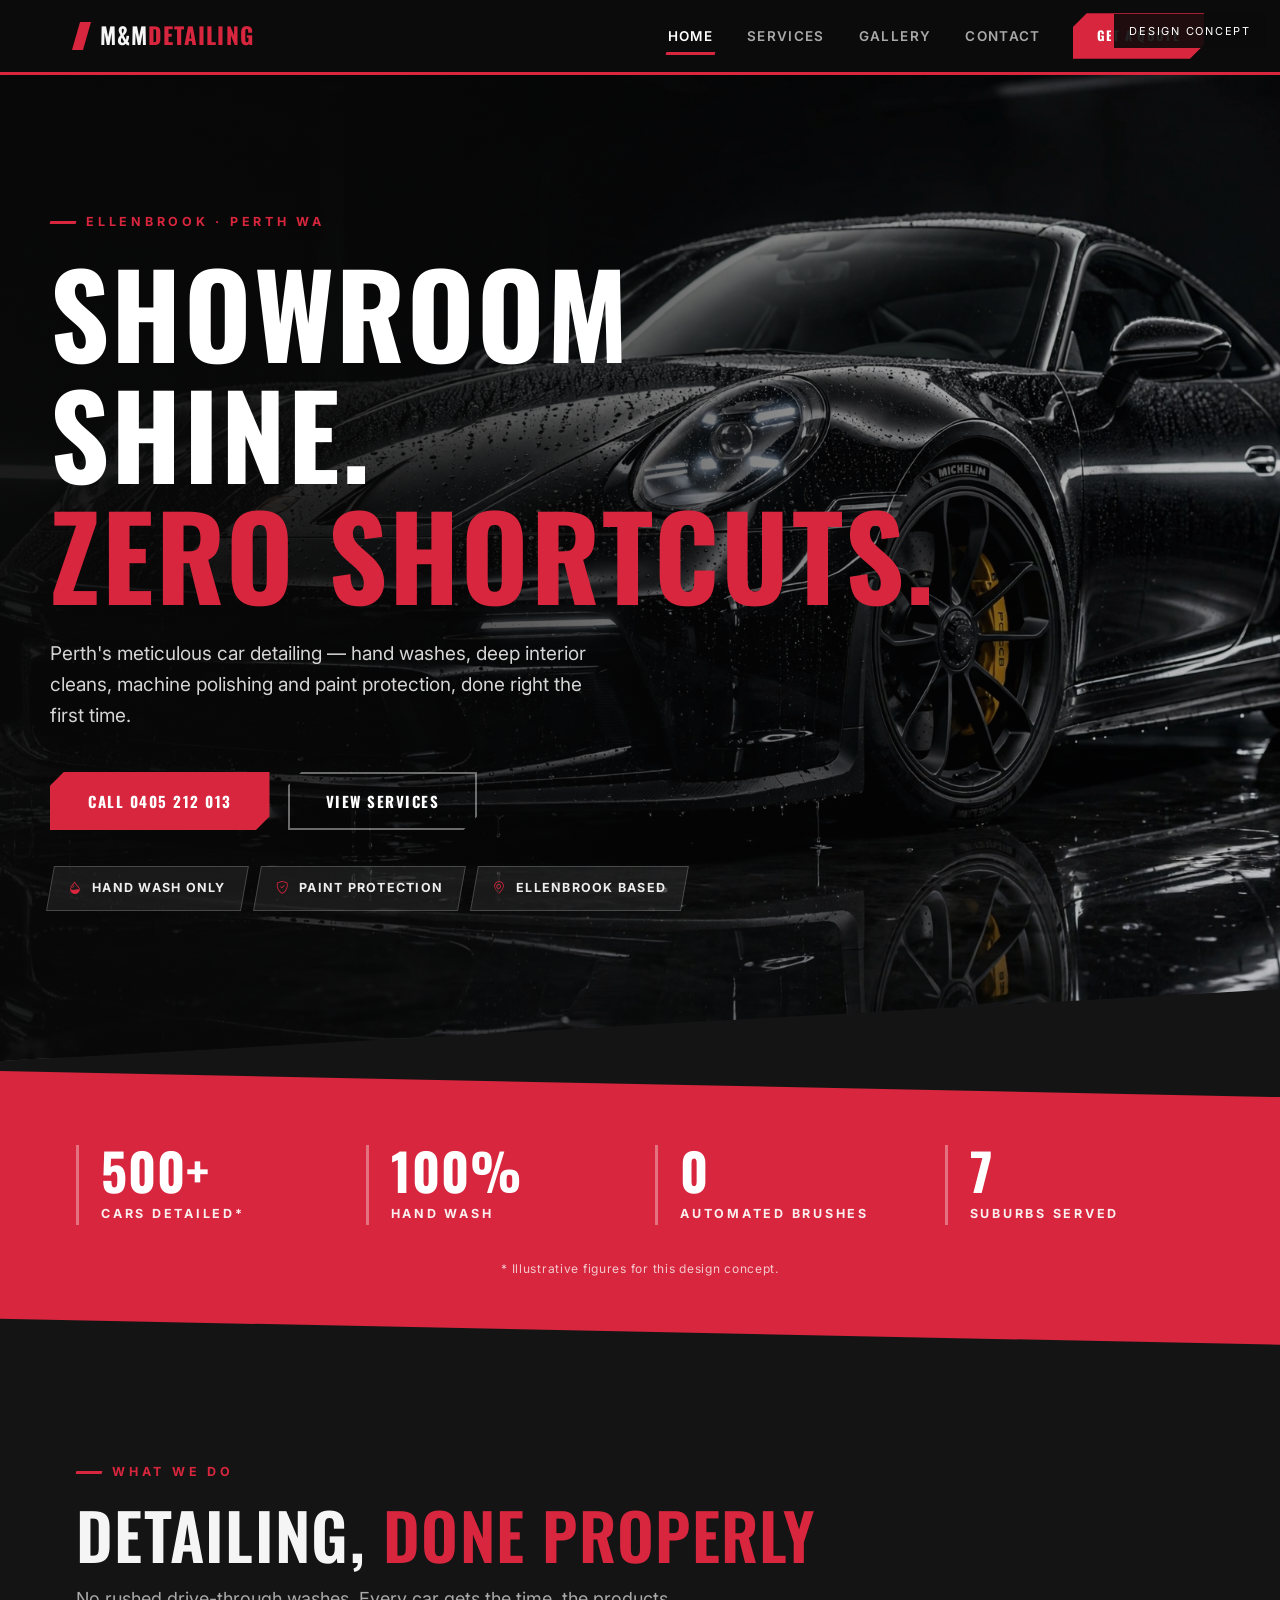
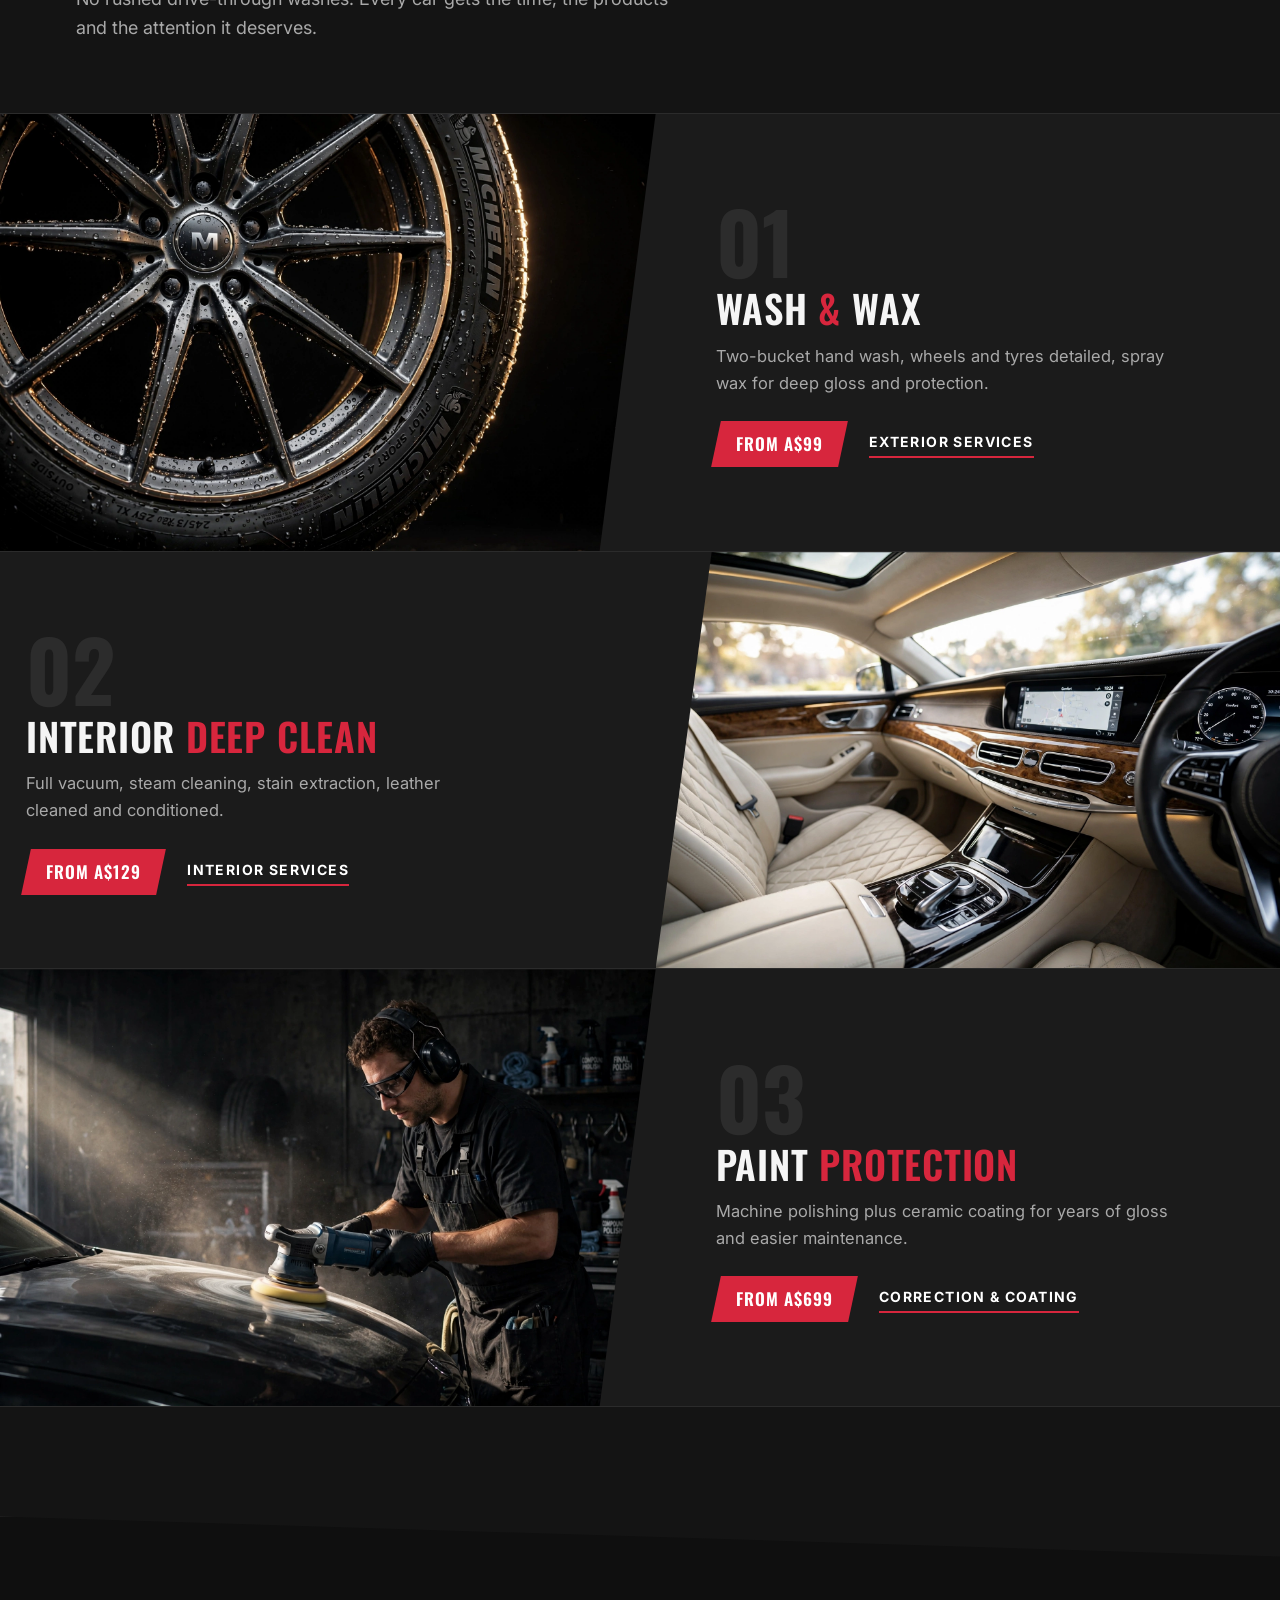
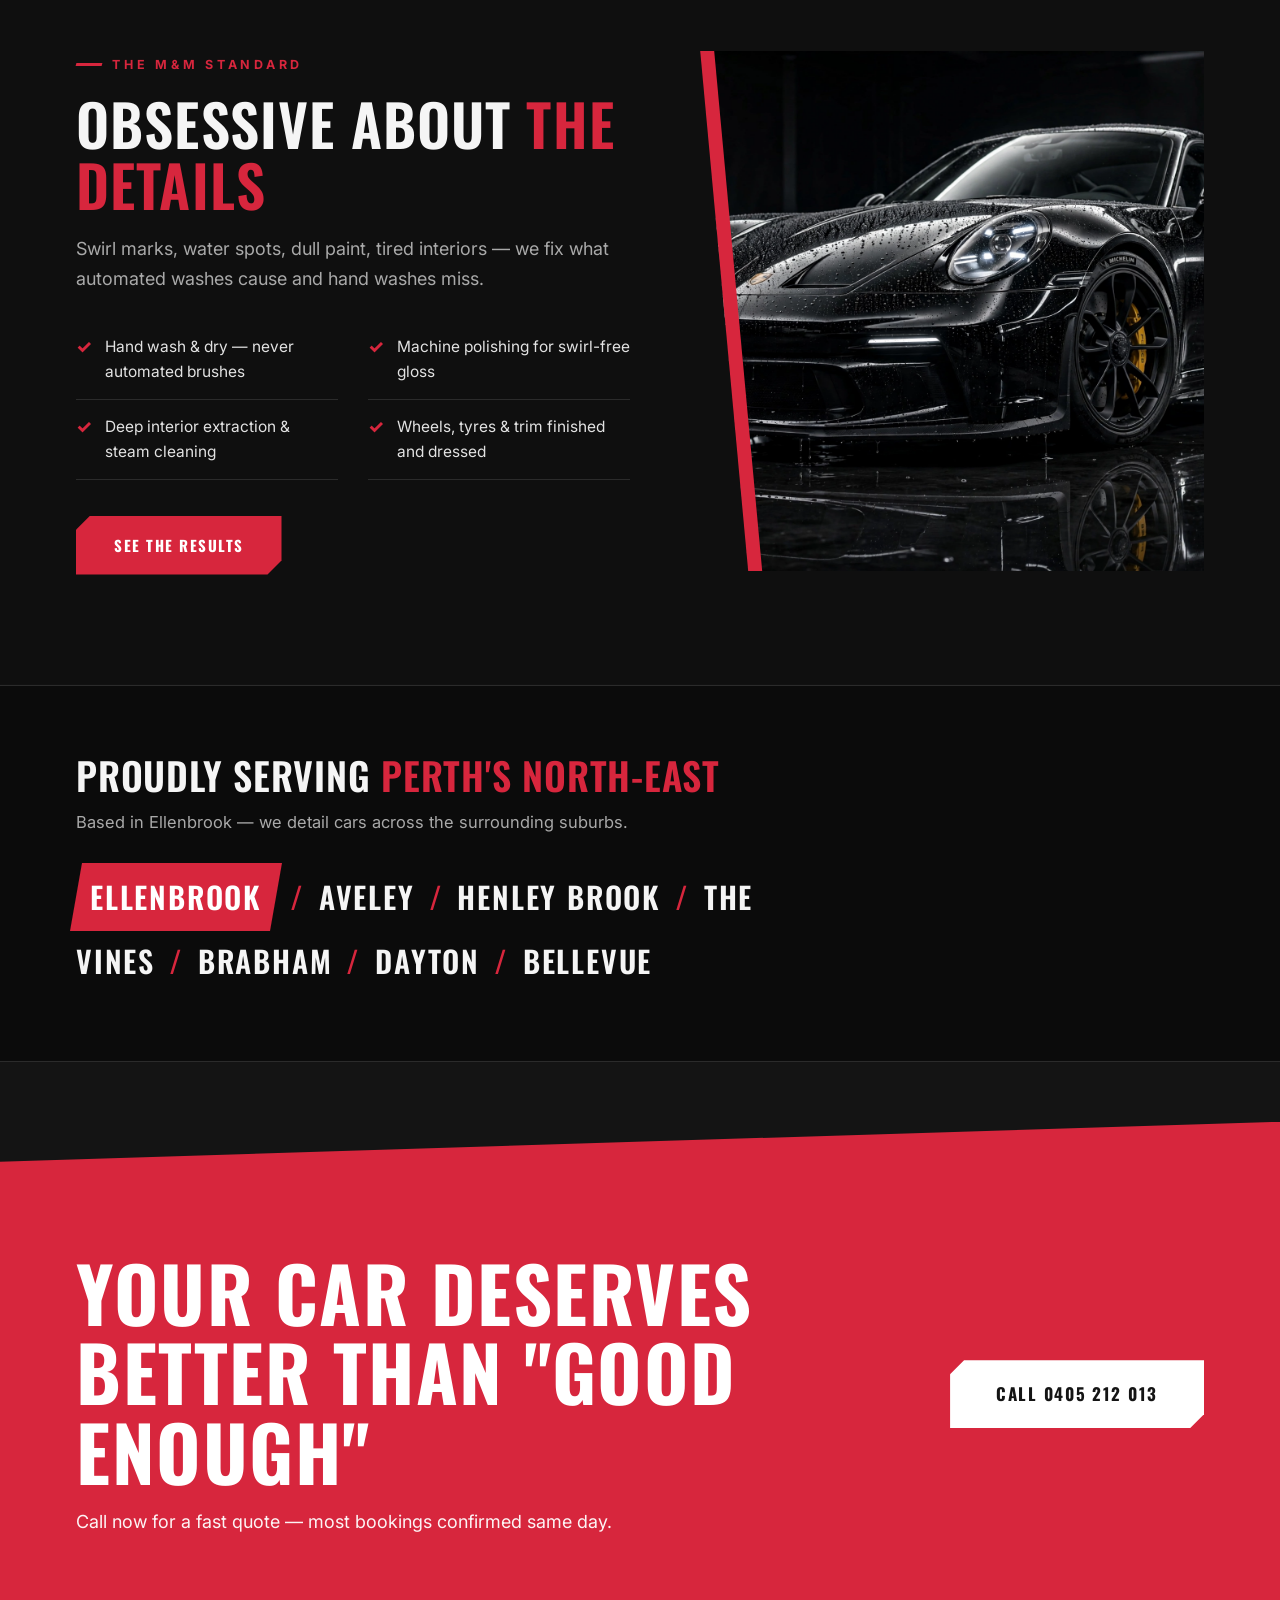
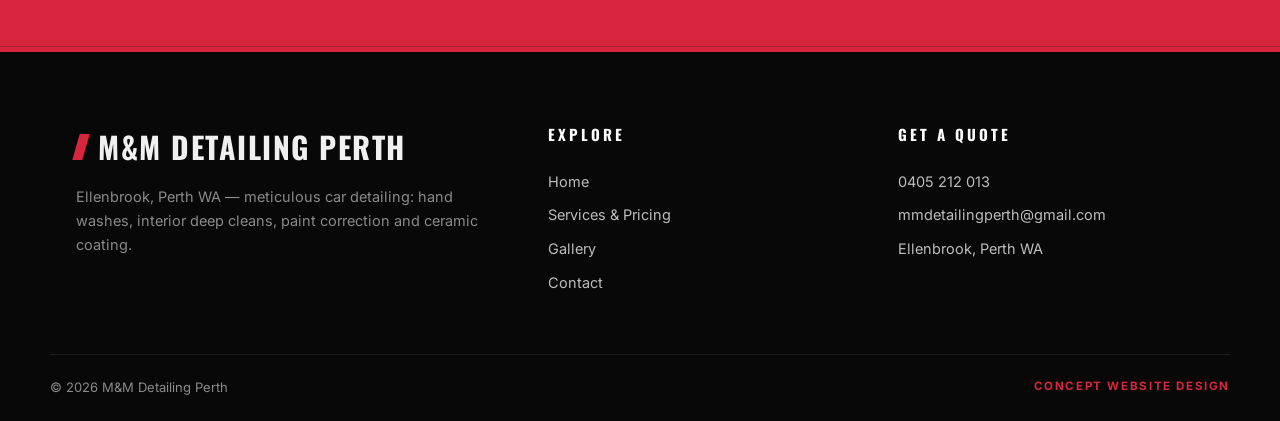
==== index.html @ 1bc37802 "Demo website concept for M&M Detailing Perth (Ellenbrook, WA)" ====
<!DOCTYPE html>
<html lang="en">
<head>
<meta charset="UTF-8">
<meta name="viewport" content="width=device-width, initial-scale=1.0">
<title>M&amp;M Detailing Perth — Car Detailing in Ellenbrook, WA</title>
<meta name="description" content="M&M Detailing Perth — professional car detailing in Ellenbrook, WA. Exterior wash & wax, interior deep cleans, full details and paint protection. Call 0405 212 013.">
<link rel="preconnect" href="https://fonts.googleapis.com">
<link rel="preconnect" href="https://fonts.gstatic.com" crossorigin>
<link href="https://fonts.googleapis.com/css2?family=Oswald:wght@500;600;700&family=Inter:wght@400;500;600;700&display=swap" rel="stylesheet">
<link rel="stylesheet" href="https://cdn.jsdelivr.net/npm/bootstrap-icons@1.11.3/font/bootstrap-icons.min.css">
<link rel="stylesheet" href="styles.css">
</head>
<body>
<div class="concept">Design concept</div>

<header class="site">
  <div class="wrap nav">
    <a class="brand" href="index.html">M&amp;M <em>Detailing</em></a>
    <nav class="nav-links" id="site-nav">
      <a class="page active" href="index.html">Home</a>
      <a class="page" href="services.html">Services</a>
      <a class="page" href="gallery.html">Gallery</a>
      <a class="page" href="contact.html">Contact</a>
      <a class="btn small" href="tel:+61405212013">Get a Quote</a>
    </nav>
    <button class="nav-toggle" type="button" aria-label="Open menu" aria-expanded="false" aria-controls="site-nav"><i class="bi bi-list"></i></button>
  </div>
</header>

<section class="hero">
  <img src="images/hero.webp" alt="Glossy black car after a professional detail by M&M Detailing Perth">
  <div class="wrap hero-inner">
    <span class="kicker">Ellenbrook · Perth WA</span>
    <h1>Showroom shine.<br><span class="accent">Zero shortcuts.</span></h1>
    <p>Perth's meticulous car detailing — hand washes, deep interior cleans, machine polishing and paint protection, done right the first time.</p>
    <div class="hero-cta">
      <a class="btn" href="tel:+61405212013">Call 0405 212 013</a>
      <a class="btn ghost" href="services.html">View Services</a>
    </div>
    <div class="badges">
      <span class="badge"><i class="bi bi-droplet-half"></i><span>Hand wash only</span></span>
      <span class="badge"><i class="bi bi-shield-check"></i><span>Paint protection</span></span>
      <span class="badge"><i class="bi bi-geo-alt"></i><span>Ellenbrook based</span></span>
    </div>
  </div>
</section>

<div class="stats">
  <div class="wrap">
    <div class="stat"><div class="n">500+</div><div class="l">Cars detailed*</div></div>
    <div class="stat"><div class="n">100%</div><div class="l">Hand wash</div></div>
    <div class="stat"><div class="n">0</div><div class="l">Automated brushes</div></div>
    <div class="stat"><div class="n">7</div><div class="l">Suburbs served</div></div>
  </div>
  <div class="stats-note">* Illustrative figures for this design concept.</div>
</div>

<section class="sec">
  <div class="rows-head">
    <span class="kicker">What we do</span>
    <h2>Detailing, <span class="accent">done properly</span></h2>
    <p>No rushed drive-through washes. Every car gets the time, the products and the attention it deserves.</p>
  </div>

  <div class="srow">
    <div class="rimg"><img src="images/wheel.webp" alt="Alloy wheel detailed by M&M Detailing Perth"></div>
    <div class="rbody">
      <div class="num">01</div>
      <h3>Wash <span class="accent">&amp;</span> Wax</h3>
      <p>Two-bucket hand wash, wheels and tyres detailed, spray wax for deep gloss and protection.</p>
      <div class="rowfoot"><span class="tag"><span>from A$99</span></span><a class="rowlink" href="services.html">Exterior services</a></div>
    </div>
  </div>

  <div class="srow flip">
    <div class="rimg"><img src="images/interior.webp" alt="Interior deep cleaned by M&M Detailing Perth"></div>
    <div class="rbody">
      <div class="num">02</div>
      <h3>Interior <span class="accent">Deep Clean</span></h3>
      <p>Full vacuum, steam cleaning, stain extraction, leather cleaned and conditioned.</p>
      <div class="rowfoot"><span class="tag"><span>from A$129</span></span><a class="rowlink" href="services.html">Interior services</a></div>
    </div>
  </div>

  <div class="srow">
    <div class="rimg"><img src="images/polishing.webp" alt="Machine polishing at M&M Detailing Perth"></div>
    <div class="rbody">
      <div class="num">03</div>
      <h3>Paint <span class="accent">Protection</span></h3>
      <p>Machine polishing plus ceramic coating for years of gloss and easier maintenance.</p>
      <div class="rowfoot"><span class="tag"><span>from A$699</span></span><a class="rowlink" href="services.html">Correction &amp; coating</a></div>
    </div>
  </div>
</section>

<section class="standard">
  <div class="wrap">
    <div>
      <span class="kicker">The M&amp;M standard</span>
      <h2>Obsessive about <span class="accent">the details</span></h2>
      <p class="lede">Swirl marks, water spots, dull paint, tired interiors — we fix what automated washes cause and hand washes miss.</p>
      <ul class="checklist">
        <li><span class="tick">✓</span> Hand wash &amp; dry — never automated brushes</li>
        <li><span class="tick">✓</span> Machine polishing for swirl-free gloss</li>
        <li><span class="tick">✓</span> Deep interior extraction &amp; steam cleaning</li>
        <li><span class="tick">✓</span> Wheels, tyres &amp; trim finished and dressed</li>
      </ul>
      <a class="btn" href="gallery.html">See the results</a>
    </div>
    <div class="std-frame"><img src="images/hero.webp" alt="Glossy detailed car by M&M Detailing Perth"></div>
  </div>
</section>

<section class="area">
  <div class="wrap">
    <h2>Proudly serving <span class="accent">Perth's north-east</span></h2>
    <p>Based in Ellenbrook — we detail cars across the surrounding suburbs.</p>
    <div class="suburbs">
      <span class="hot"><span>Ellenbrook</span></span><span class="sep">/</span>Aveley<span class="sep">/</span>Henley Brook<span class="sep">/</span>The Vines<span class="sep">/</span>Brabham<span class="sep">/</span>Dayton<span class="sep">/</span>Bellevue
    </div>
  </div>
</section>

<section class="cta">
  <div class="wrap">
    <div>
      <h2>Your car deserves better than "good enough"</h2>
      <p>Call now for a fast quote — most bookings confirmed same day.</p>
    </div>
    <a class="btn light" href="tel:+61405212013">Call 0405 212 013</a>
  </div>
</section>

<footer class="site">
  <div class="wrap foot-grid">
    <div>
      <div class="fbrand">M&amp;M Detailing Perth</div>
      <p>Ellenbrook, Perth WA — meticulous car detailing: hand washes, interior deep cleans, paint correction and ceramic coating.</p>
    </div>
    <div>
      <h4>Explore</h4>
      <a href="index.html">Home</a>
      <a href="services.html">Services &amp; Pricing</a>
      <a href="gallery.html">Gallery</a>
      <a href="contact.html">Contact</a>
    </div>
    <div class="foot-contact">
      <h4>Get a quote</h4>
      <a href="tel:+61405212013">0405 212 013</a>
      <a href="mailto:mmdetailingperth@gmail.com">mmdetailingperth@gmail.com</a>
      <a href="https://www.google.com/maps/search/?api=1&query=M%26M+Detailing+Perth+Ellenbrook+WA" target="_blank" rel="noopener">Ellenbrook, Perth WA</a>
    </div>
  </div>
  <div class="wrap foot-bottom">
    <span>© 2026 M&amp;M Detailing Perth</span>
    <span class="red">Concept website design</span>
  </div>
</footer>
<script>
(function(){
  var btn=document.querySelector('.nav-toggle');
  var nav=document.querySelector('nav.nav-links');
  if(!btn||!nav){return}
  btn.addEventListener('click',function(){
    var open=nav.classList.toggle('open');
    btn.setAttribute('aria-expanded',open?'true':'false');
    btn.setAttribute('aria-label',open?'Close menu':'Open menu');
    var icon=btn.querySelector('i');
    if(icon){icon.classList.toggle('bi-list',!open);icon.classList.toggle('bi-x',open)}
  });
})();
</script>
</body>
</html>
---- styles.css ----
/* M&M Detailing Perth — BOLD ANGULAR redesign
   Automotive lane: charcoal #141414 + red #D7263D + white | Oswald (condensed, uppercase) + Inter
   Deliberately unlike the salon-ambience template: diagonal clip-path dividers,
   cut-corner buttons, angled stat band, horizontal service rows, industrial footer. */
:root{
  --bg:#141414;
  --bg2:#0F0F0F;
  --panel:#1B1B1B;
  --ink:#F5F5F5;
  --muted:#A9A9A9;
  --red:#D7263D;
  --red-deep:#9E1626;
  --line:#2B2B2B;
  --steel:#232323;
  --font-display:'Oswald',Arial,sans-serif;
  --font-body:'Inter',system-ui,-apple-system,sans-serif;
}
*{margin:0;padding:0;box-sizing:border-box}
html{scroll-behavior:smooth}
body{font-family:var(--font-body);background:var(--bg);color:var(--ink);
  font-size:16.5px;line-height:1.65;-webkit-font-smoothing:antialiased;overflow-x:hidden}
h1,h2,h3{font-family:var(--font-display);font-weight:600;line-height:1.05;
  letter-spacing:.02em;text-transform:uppercase}
a{color:inherit}
img{display:block;max-width:100%}
.wrap{max-width:1180px;margin:0 auto;padding:0 26px}

/* concept badge */
.concept{position:fixed;top:14px;right:14px;z-index:200;background:rgba(10,10,10,.9);color:#fff;
  font-size:11px;letter-spacing:.16em;text-transform:uppercase;padding:8px 15px;
  border-left:3px solid var(--red)}

/* ---------- header ---------- */
header.site{position:sticky;top:0;z-index:100;background:rgba(12,12,12,.96);
  backdrop-filter:blur(12px);border-bottom:3px solid var(--red)}
.nav{display:flex;align-items:center;justify-content:space-between;height:72px}
.brand{font-family:var(--font-display);font-size:23px;font-weight:700;text-decoration:none;
  letter-spacing:.05em;text-transform:uppercase;display:flex;align-items:center}
.brand::before{content:"";width:11px;height:28px;background:var(--red);
  transform:skewX(-16deg);margin-right:13px;flex:none}
.brand em{font-style:normal;color:var(--red)}
.nav-links{display:flex;gap:30px;align-items:center}
.nav-links a.page{text-decoration:none;font-size:13.5px;font-weight:600;letter-spacing:.1em;
  text-transform:uppercase;color:var(--muted);padding:6px 2px;position:relative}
.nav-links a.page:hover{color:#fff}
.nav-links a.page.active{color:#fff}
.nav-links a.page.active::after{content:"";position:absolute;left:0;right:0;bottom:-2px;
  height:3px;background:var(--red);transform:skewX(-16deg)}

/* ---------- buttons: cut corners, zero radius ---------- */
.btn{display:inline-block;background:var(--red);color:#fff;text-decoration:none;font-weight:700;
  font-size:15px;letter-spacing:.1em;text-transform:uppercase;font-family:var(--font-display);
  padding:17px 38px;border:none;cursor:pointer;
  clip-path:polygon(14px 0,100% 0,100% calc(100% - 14px),calc(100% - 14px) 100%,0 100%,0 14px);
  transition:background .2s,transform .2s}
.btn:hover{background:var(--red-deep);transform:translateY(-2px)}
.btn.light{background:#fff;color:#141414}
.btn.light:hover{background:#dcdcdc}
.btn.small{padding:12px 24px;font-size:13px}
.btn.ghost{background:transparent;color:#fff;box-shadow:inset 0 0 0 2px rgba(255,255,255,.4)}
.btn.ghost:hover{background:rgba(255,255,255,.08);box-shadow:inset 0 0 0 2px #fff}

/* ---------- type helpers ---------- */
.kicker{display:inline-flex;align-items:center;gap:10px;font-size:12.5px;font-weight:700;
  letter-spacing:.3em;text-transform:uppercase;color:var(--red);margin-bottom:18px}
.kicker::before{content:"";width:26px;height:3px;background:var(--red);transform:skewX(-16deg)}
.sec{padding:110px 0;position:relative}

/* ---------- HERO: full viewport, diagonal divider ---------- */
.hero{position:relative;min-height:100vh;min-height:100svh;display:flex;align-items:center;
  color:#fff;overflow:hidden;
  clip-path:polygon(0 0,100% 0,100% calc(100% - 72px),0 100%)}
.hero>img{position:absolute;inset:0;width:100%;height:100%;object-fit:cover}
.hero::after{content:"";position:absolute;inset:0;
  background:linear-gradient(100deg,rgba(8,8,8,.92) 20%,rgba(8,8,8,.45) 60%,rgba(8,8,8,.15) 100%)}
.hero-inner{position:relative;z-index:2;padding:130px 0 150px;width:100%}
.hero h1{font-size:clamp(56px,9vw,124px);max-width:900px;margin-bottom:24px;font-weight:700}
.hero h1 .accent{color:var(--red)}
.hero p{font-size:19px;max-width:560px;color:#D5D5D5;margin-bottom:40px}
.hero-cta{display:flex;gap:18px;flex-wrap:wrap}
.badges{margin-top:36px;display:flex;gap:12px;flex-wrap:wrap}
.badge{display:inline-flex;align-items:center;gap:9px;font-size:12.5px;font-weight:700;
  letter-spacing:.1em;text-transform:uppercase;color:#EDEDED;
  background:rgba(255,255,255,.07);border:1px solid rgba(255,255,255,.2);
  padding:11px 18px;transform:skewX(-10deg)}
.badge i{color:var(--red);transform:skewX(10deg)}
.badge span{transform:skewX(10deg)}

/* ---------- STAT BAND: angled edges ---------- */
.stats{background:var(--red);color:#fff;
  clip-path:polygon(0 0,100% 26px,100% 100%,0 calc(100% - 26px));
  padding:74px 0 66px;margin:10px 0 0}
.stats .wrap{display:grid;grid-template-columns:repeat(4,1fr);gap:30px}
.stat{text-align:left;border-left:3px solid rgba(255,255,255,.35);padding-left:22px}
.stat .n{font-family:var(--font-display);font-size:clamp(38px,4vw,58px);font-weight:700;
  line-height:1;letter-spacing:.02em}
.stat .l{font-size:12.5px;font-weight:700;letter-spacing:.22em;text-transform:uppercase;
  opacity:.92;margin-top:8px}
.stats-note{text-align:center;font-size:12px;letter-spacing:.06em;opacity:.75;margin-top:34px}
@media(max-width:860px){.stats .wrap{grid-template-columns:1fr 1fr}}

/* ---------- alternating horizontal service rows ---------- */
.rows-head{max-width:1180px;margin:0 auto 70px;padding:0 26px}
.rows-head h2{font-size:clamp(38px,5vw,64px);margin-bottom:16px}
.rows-head h2 .accent{color:var(--red)}
.rows-head p{color:var(--muted);font-size:18px;max-width:620px}
.srow{display:grid;grid-template-columns:1.05fr 1fr;background:var(--panel);
  border-top:1px solid var(--line);border-bottom:1px solid var(--line)}
.srow+.srow{border-top:none}
.srow .rimg{overflow:hidden;min-height:340px;
  clip-path:polygon(0 0,100% 0,calc(100% - 56px) 100%,0 100%)}
.srow.flip .rimg{order:2;
  clip-path:polygon(56px 0,100% 0,100% 100%,0 100%)}
.srow .rimg img{width:100%;height:100%;object-fit:cover;min-height:340px;
  transition:transform .6s}
.srow:hover .rimg img{transform:scale(1.05)}
.srow .rbody{padding:64px 60px;display:flex;flex-direction:column;justify-content:center}
.srow.flip .rbody{padding-left:26px}
.srow .num{font-family:var(--font-display);font-size:84px;font-weight:700;color:#2C2C2C;
  line-height:1;margin-bottom:6px}
.srow h3{font-size:clamp(28px,3vw,40px);margin-bottom:14px}
.srow h3 .accent{color:var(--red)}
.srow p{color:var(--muted);font-size:16.5px;margin-bottom:24px;max-width:460px}
.srow .rowfoot{display:flex;align-items:center;gap:26px;flex-wrap:wrap}
.tag{display:inline-block;background:var(--red);color:#fff;font-family:var(--font-display);
  font-weight:600;font-size:17px;letter-spacing:.06em;text-transform:uppercase;
  padding:9px 20px;transform:skewX(-12deg)}
.tag span{display:inline-block;transform:skewX(12deg)}
.rowlink{font-weight:700;font-size:14px;letter-spacing:.1em;text-transform:uppercase;
  text-decoration:none;color:#fff;border-bottom:2px solid var(--red);padding-bottom:3px}
.rowlink:hover{color:var(--red)}
@media(max-width:900px){
  .srow{grid-template-columns:1fr}
  .srow .rimg,.srow.flip .rimg{clip-path:none;order:0;min-height:260px}
  .srow .rimg img{min-height:260px}
  .srow .rbody,.srow.flip .rbody{padding:44px 26px}
}

/* ---------- standard band: dark, red rule ---------- */
.standard{background:var(--bg2);border-top:1px solid var(--line);
  clip-path:polygon(0 0,100% 40px,100% 100%,0 100%);padding:130px 0 110px;margin-top:-1px}
.standard .wrap{display:grid;grid-template-columns:1.1fr 1fr;gap:70px;align-items:center}
@media(max-width:900px){.standard .wrap{grid-template-columns:1fr}}
.standard h2{font-size:clamp(36px,4.5vw,60px);margin:0 0 20px}
.standard h2 .accent{color:var(--red)}
.standard>p,.standard .lede{color:var(--muted);font-size:18px;margin-bottom:8px}
.checklist{list-style:none;margin:26px 0 36px;display:grid;grid-template-columns:1fr 1fr;
  gap:0 30px}
@media(max-width:620px){.checklist{grid-template-columns:1fr}}
.checklist li{padding:14px 0;border-bottom:1px solid var(--line);font-size:15.5px;
  display:flex;gap:13px;align-items:flex-start;color:#E2E2E2}
.checklist .tick{color:var(--red);font-weight:800;font-size:18px;line-height:1.4;flex:none}
.std-frame{position:relative}
.std-frame img{width:100%;height:520px;object-fit:cover;
  clip-path:polygon(0 0,100% 0,100% 100%,48px 100%)}
.std-frame::before{content:"";position:absolute;inset:0;background:var(--red);
  clip-path:polygon(0 0,14px 0,62px 100%,48px 100%);z-index:2}

/* ---------- service area: slash-separated line ---------- */
.area{background:#0B0B0B;border-top:1px solid var(--line);border-bottom:1px solid var(--line);
  padding:70px 0}
.area h2{font-size:clamp(26px,3vw,38px);margin-bottom:14px}
.area h2 .accent{color:var(--red)}
.area p{color:var(--muted);margin-bottom:26px}
.suburbs{font-family:var(--font-display);font-size:clamp(19px,2.6vw,30px);font-weight:600;
  letter-spacing:.06em;text-transform:uppercase;line-height:2}
.suburbs .sep{color:var(--red);margin:0 14px;font-weight:700}
.suburbs .hot{color:#fff;background:var(--red);padding:4px 14px;transform:skewX(-10deg);
  display:inline-block}
.suburbs .hot span{display:inline-block;transform:skewX(10deg)}

/* ---------- aggressive CTA: full-bleed red, angled ---------- */
.cta{background:var(--red);color:#fff;overflow:hidden;
  clip-path:polygon(0 40px,100% 0,100% 100%,0 100%);padding:130px 0 110px;margin-top:60px}
.cta .wrap{display:flex;align-items:center;justify-content:space-between;gap:50px;flex-wrap:wrap}
.cta h2{font-size:clamp(40px,6vw,76px);font-weight:700;max-width:700px}
.cta p{font-size:18px;margin-top:16px;opacity:.95;max-width:560px}
.cta .btn.light{flex:none;font-size:17px;padding:20px 46px}

/* ---------- page hero (inner pages): angled ---------- */
.page-hero{background:#0C0C0C;color:#fff;padding:110px 0 90px;position:relative;overflow:hidden;
  clip-path:polygon(0 0,100% 0,100% 100%,0 calc(100% - 44px));border-bottom:1px solid var(--line)}
.page-hero::before{content:"";position:absolute;top:-120px;right:-80px;width:480px;height:480px;
  background:var(--red);opacity:.16;transform:skewX(-18deg)}
.page-hero h1{font-size:clamp(44px,6vw,72px);margin-bottom:16px;position:relative}
.page-hero h1 .accent{color:var(--red)}
.page-hero p{color:#BDBDBD;font-size:18px;max-width:620px;position:relative}

/* ---------- services page: chapters + price rows ---------- */
.chapter{display:flex;align-items:baseline;gap:24px;margin:80px 0 10px;
  border-bottom:4px solid var(--red);padding-bottom:16px}
.chapter:first-of-type{margin-top:60px}
.chapter .num{font-family:var(--font-display);font-size:clamp(52px,6vw,84px);font-weight:700;
  color:#2B2B2B;line-height:1}
.chapter h2{font-size:clamp(30px,3.6vw,44px)}
.chapter .sub{color:var(--muted);font-size:15.5px;margin:10px 0 0}
.svc-row{display:grid;grid-template-columns:1fr auto;gap:26px;align-items:center;
  padding:24px 6px;border-bottom:1px solid var(--line)}
.svc-row:hover{background:rgba(255,255,255,.02)}
.svc-row .name{font-weight:700;font-size:18px;letter-spacing:.02em}
.svc-row .desc{color:var(--muted);font-size:15px;margin-top:4px;max-width:640px}
.fineprint{color:var(--muted);font-size:13.5px;margin:40px 0 10px;max-width:640px;
  border-left:3px solid var(--red);padding-left:18px}
.fineprint a{color:#fff;font-weight:700}
.svc-cta{margin:50px 0 20px}

/* ---------- gallery: asymmetric editorial ---------- */
.g-feature{margin:70px 0 34px;position:relative}
.g-feature img{width:100%;height:min(62vh,560px);object-fit:cover;
  clip-path:polygon(0 0,100% 0,100% 100%,0 100%)}
.g-pair{display:grid;grid-template-columns:1fr 1fr;gap:34px;margin-bottom:34px}
@media(max-width:700px){.g-pair{grid-template-columns:1fr}}
.g-pair img{width:100%;height:380px;object-fit:cover}
.g-item{position:relative}
.g-idx{position:absolute;top:0;left:0;background:var(--red);color:#fff;
  font-family:var(--font-display);font-weight:700;font-size:15px;letter-spacing:.1em;
  padding:9px 18px;transform:skewX(-10deg)}
.g-idx span{display:inline-block;transform:skewX(10deg)}
.g-cap{position:absolute;left:0;right:0;bottom:0;padding:54px 24px 20px;color:#fff;
  font-family:var(--font-display);font-size:19px;letter-spacing:.06em;text-transform:uppercase;
  background:linear-gradient(to top,rgba(6,6,6,.82),transparent)}

/* ---------- contact: industrial split ---------- */
.contact-grid{display:grid;grid-template-columns:1.15fr 1fr;gap:0;margin:70px 0 0;
  border:1px solid var(--line)}
@media(max-width:900px){.contact-grid{grid-template-columns:1fr}}
.c-main{padding:64px 56px;background:var(--panel)}
@media(max-width:620px){.c-main{padding:44px 26px}}
.c-main h2{font-size:clamp(32px,4vw,50px);margin-bottom:10px}
.c-main h2 .accent{color:var(--red)}
.c-main .sub{color:var(--muted);margin-bottom:34px;font-size:17px}
.big-phone{display:inline-block;font-family:var(--font-display);font-weight:700;
  font-size:clamp(44px,6vw,72px);color:#fff;text-decoration:none;letter-spacing:.02em;
  line-height:1.1;margin-bottom:10px}
.big-phone:hover{color:var(--red)}
.mail-link{display:inline-block;font-size:18px;font-weight:600;color:#fff;text-decoration:none;
  border-bottom:2px solid var(--red);padding-bottom:2px;margin-bottom:34px}
.mail-link:hover{color:var(--red)}
.hours{width:100%;margin-bottom:8px}
.hours div{display:flex;justify-content:space-between;gap:16px;padding:13px 0;
  border-bottom:1px solid var(--line);font-size:16px}
.hours div span:last-child{color:#fff;font-weight:600;letter-spacing:.04em}
.c-side{background:#0B0B0B;padding:64px 56px;border-left:4px solid var(--red)}
@media(max-width:900px){.c-side{border-left:none;border-top:4px solid var(--red)}}
@media(max-width:620px){.c-side{padding:44px 26px}}
.c-side h3{font-size:26px;margin-bottom:18px}
.c-side h3 i{color:var(--red);margin-right:10px}
.c-side p{color:var(--muted);font-size:16px;margin-bottom:10px}
.c-side .btn{margin-top:22px}

/* ---------- industrial footer ---------- */
footer.site{background:#080808;color:#8A8A8A;border-top:5px solid var(--red);
  padding:70px 0 0;font-size:14.5px}
.foot-grid{display:grid;grid-template-columns:1.4fr 1fr 1fr;gap:44px;padding-bottom:54px}
@media(max-width:860px){.foot-grid{grid-template-columns:1fr}}
.fbrand{font-family:var(--font-display);font-size:30px;font-weight:700;color:#F0F0F0;
  text-transform:uppercase;letter-spacing:.05em;margin-bottom:14px;display:flex;align-items:center}
.fbrand::before{content:"";width:10px;height:26px;background:var(--red);
  transform:skewX(-16deg);margin-right:12px;flex:none}
footer.site h4{font-family:var(--font-display);font-size:15px;letter-spacing:.2em;
  text-transform:uppercase;color:#fff;margin-bottom:18px}
footer.site a{color:#BDBDBD;text-decoration:none;display:block;padding:5px 0}
footer.site a:hover{color:var(--red)}
.foot-contact a{display:inline}
.foot-bottom{border-top:1px solid #1E1E1E;padding:22px 0;display:flex;
  justify-content:space-between;gap:14px;flex-wrap:wrap;font-size:13px}
.foot-bottom .red{color:var(--red);font-weight:700;letter-spacing:.14em;text-transform:uppercase;
  font-size:11.5px}

@media(max-width:760px){
  .sec{padding:80px 0}
  .hero-inner{padding:110px 0 130px}
}

/* ---------- mobile nav: hamburger + dropdown panel ---------- */
.nav-toggle{display:none}
@media(max-width:768px){
  .nav-toggle{display:inline-flex;align-items:center;justify-content:center;flex:none;
    width:48px;height:48px;font-size:26px;line-height:1;color:#fff;background:var(--red);
    border:none;cursor:pointer;padding:0;
    clip-path:polygon(10px 0,100% 0,100% calc(100% - 10px),calc(100% - 10px) 100%,0 100%,0 10px)}
  .hero{min-height:0}
  .hero-inner{padding:64px 0 84px}
  .hero h1{font-size:clamp(40px,12vw,64px);margin-bottom:18px}
  .hero p{font-size:16px;margin-bottom:28px}
  .hero-cta{gap:12px}
  .badges{margin-top:24px;gap:10px}
  .badge{padding:9px 14px;font-size:11px}
  .g-pair img{height:300px}
  .nav-links{display:none}
  .nav-links.open{display:flex;flex-direction:column;align-items:stretch;gap:0;
    position:absolute;top:100%;left:0;right:0;z-index:99;
    background:rgba(14,14,14,.98);backdrop-filter:blur(12px);
    border-top:3px solid var(--red);border-bottom:3px solid var(--red);
    padding:8px 0 14px}
  .nav-links.open a.page{display:block;min-height:48px;line-height:48px;padding:0 26px;
    color:var(--ink);border-bottom:1px solid var(--line)}
  .nav-links.open a.page:hover{color:#fff}
  .nav-links.open a.page.active{color:#fff;border-left:5px solid var(--red);padding-left:21px}
  .nav-links.open a.page.active::after{display:none}
  .nav-links.open .btn.small{align-self:stretch;text-align:center;min-height:48px;
    margin:16px 26px 4px;padding:15px 24px;font-size:15px}
  /* keep the fixed "concept" badge from sitting over the toggle */
  .concept{top:auto;bottom:14px;right:14px;z-index:60}
  .std-frame img{height:320px}
}
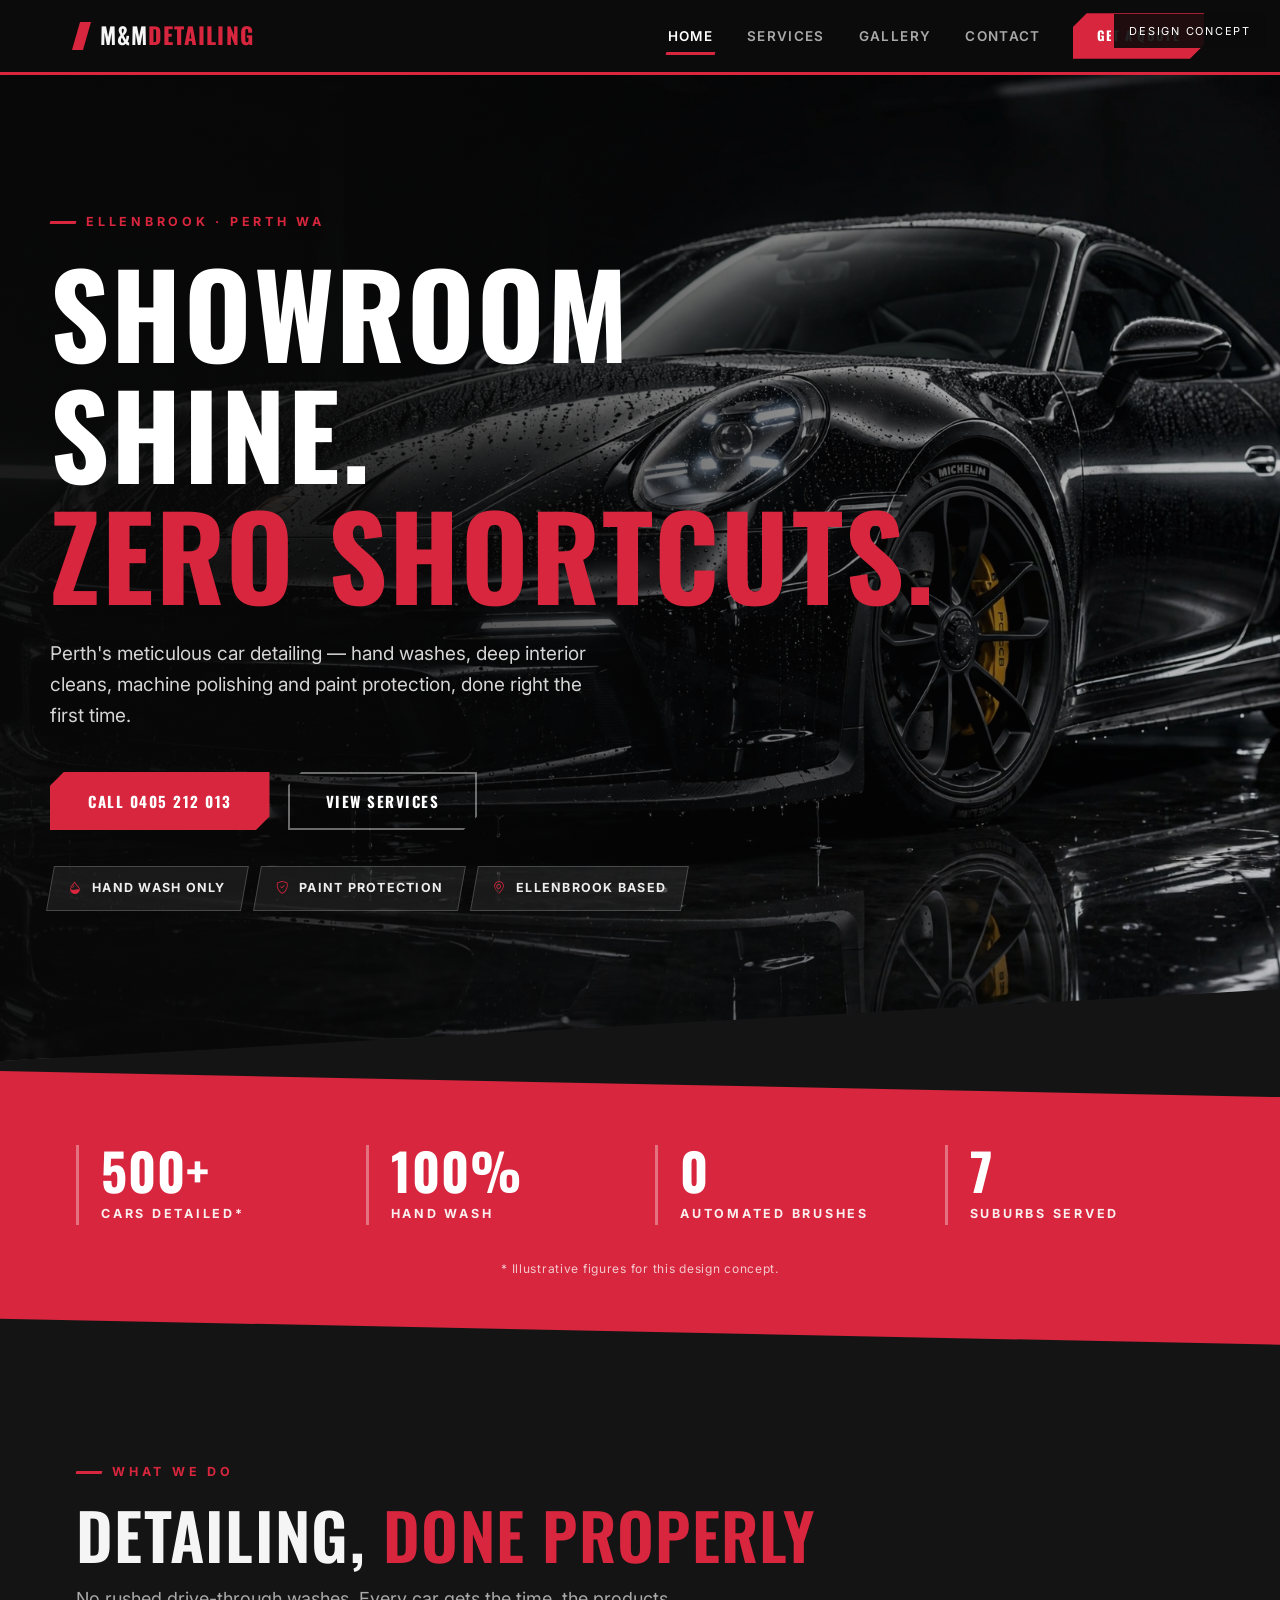
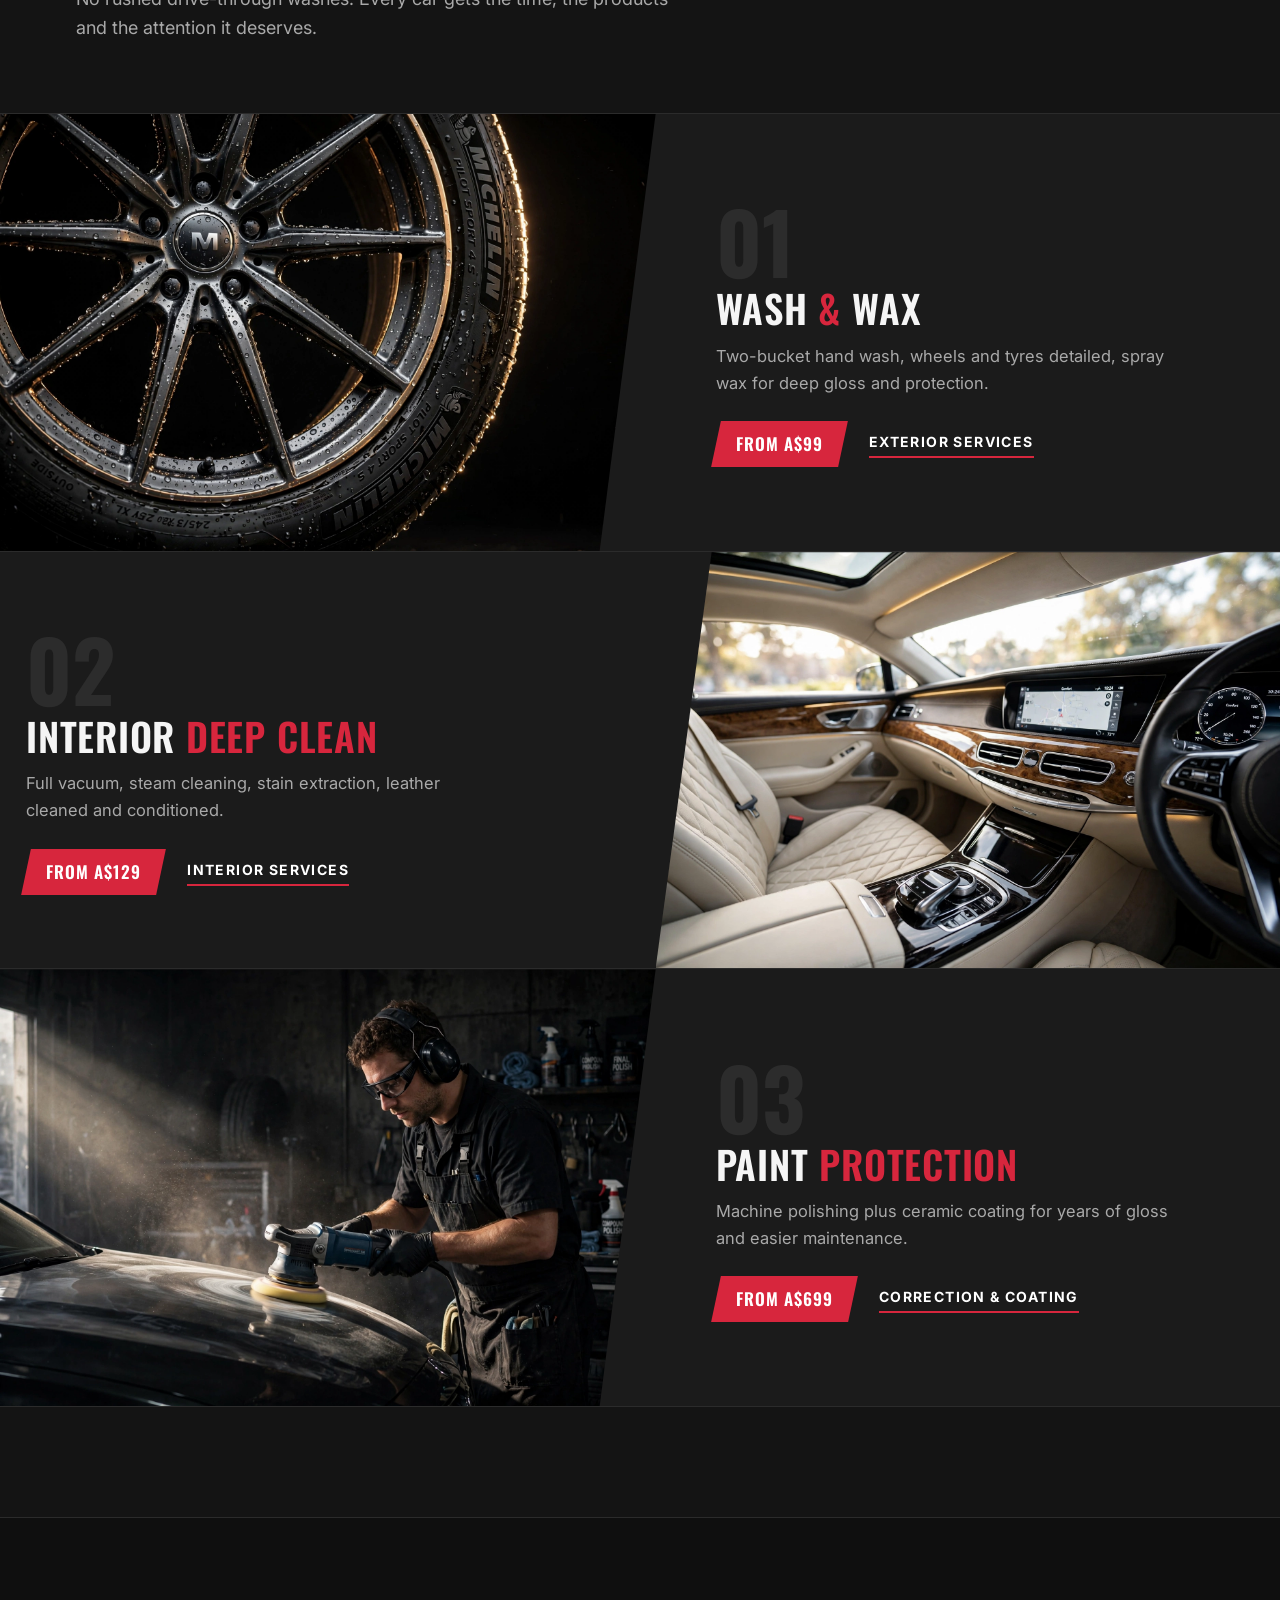
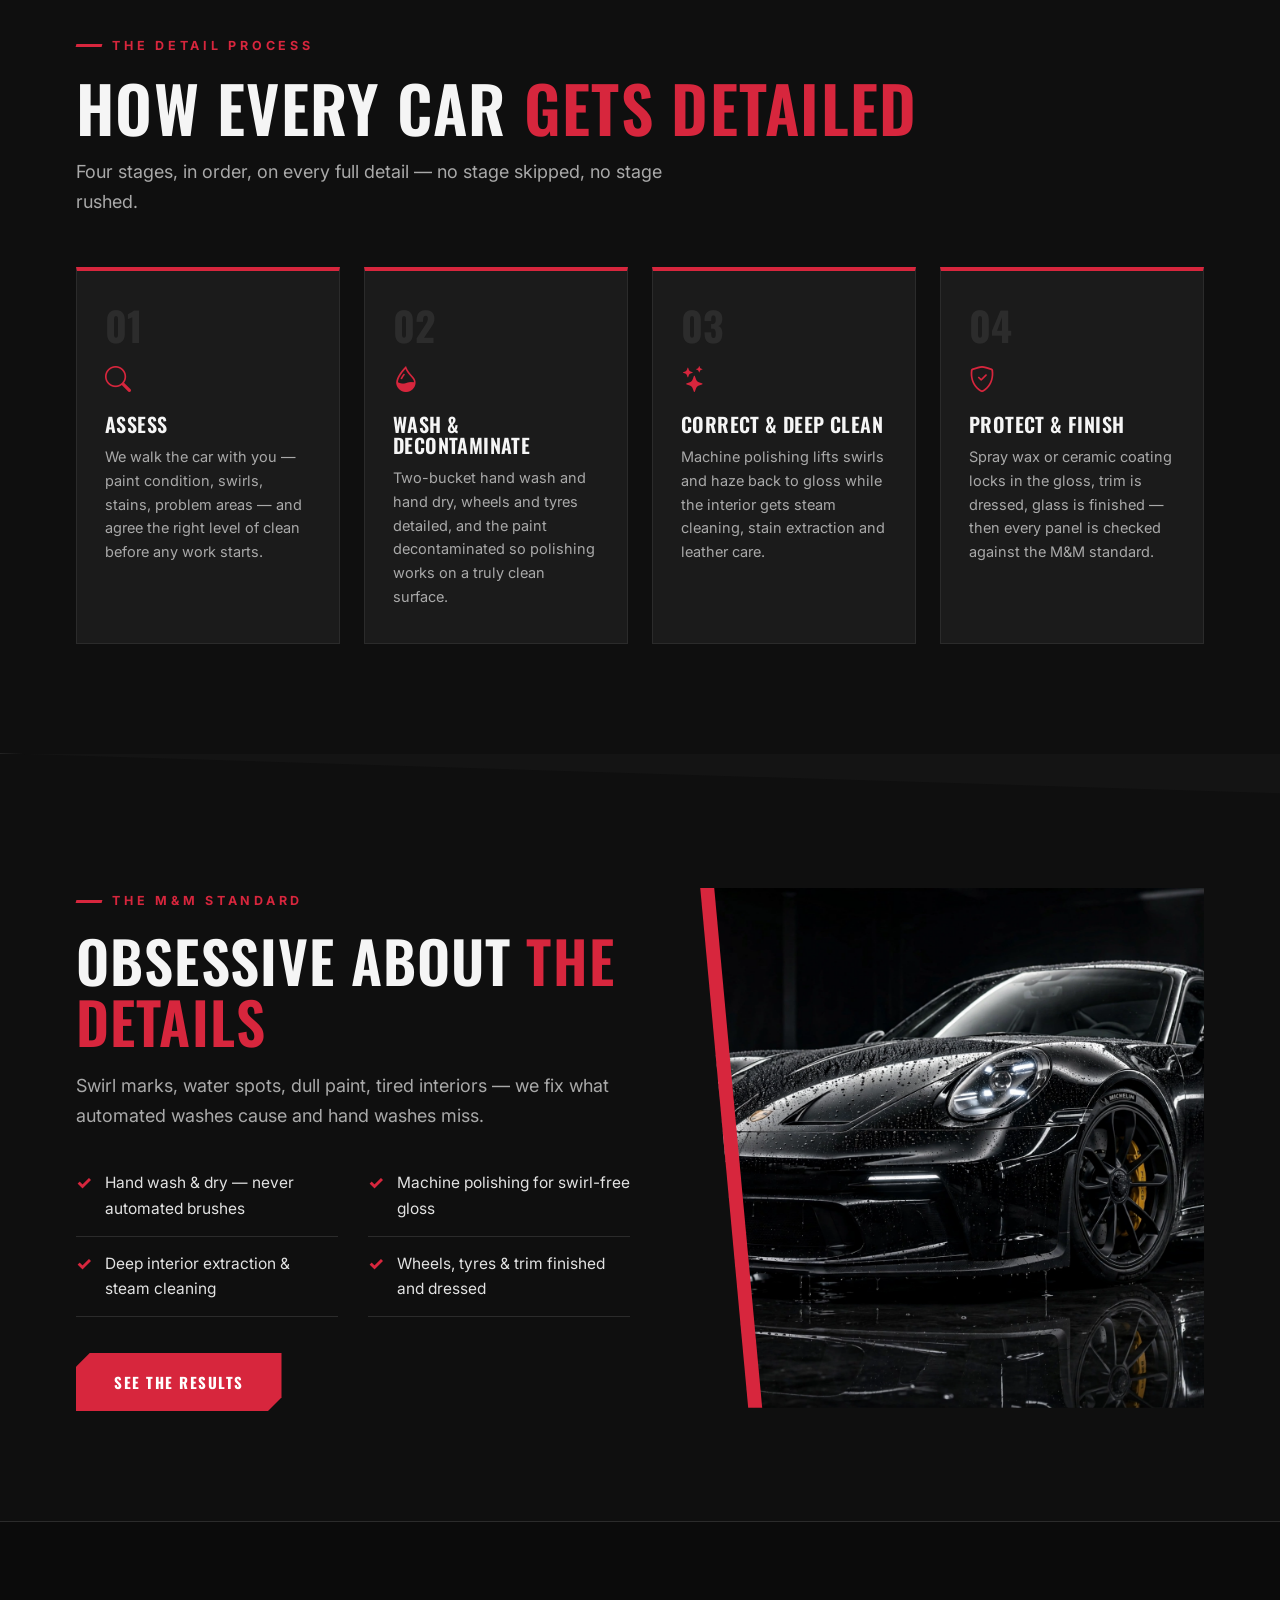
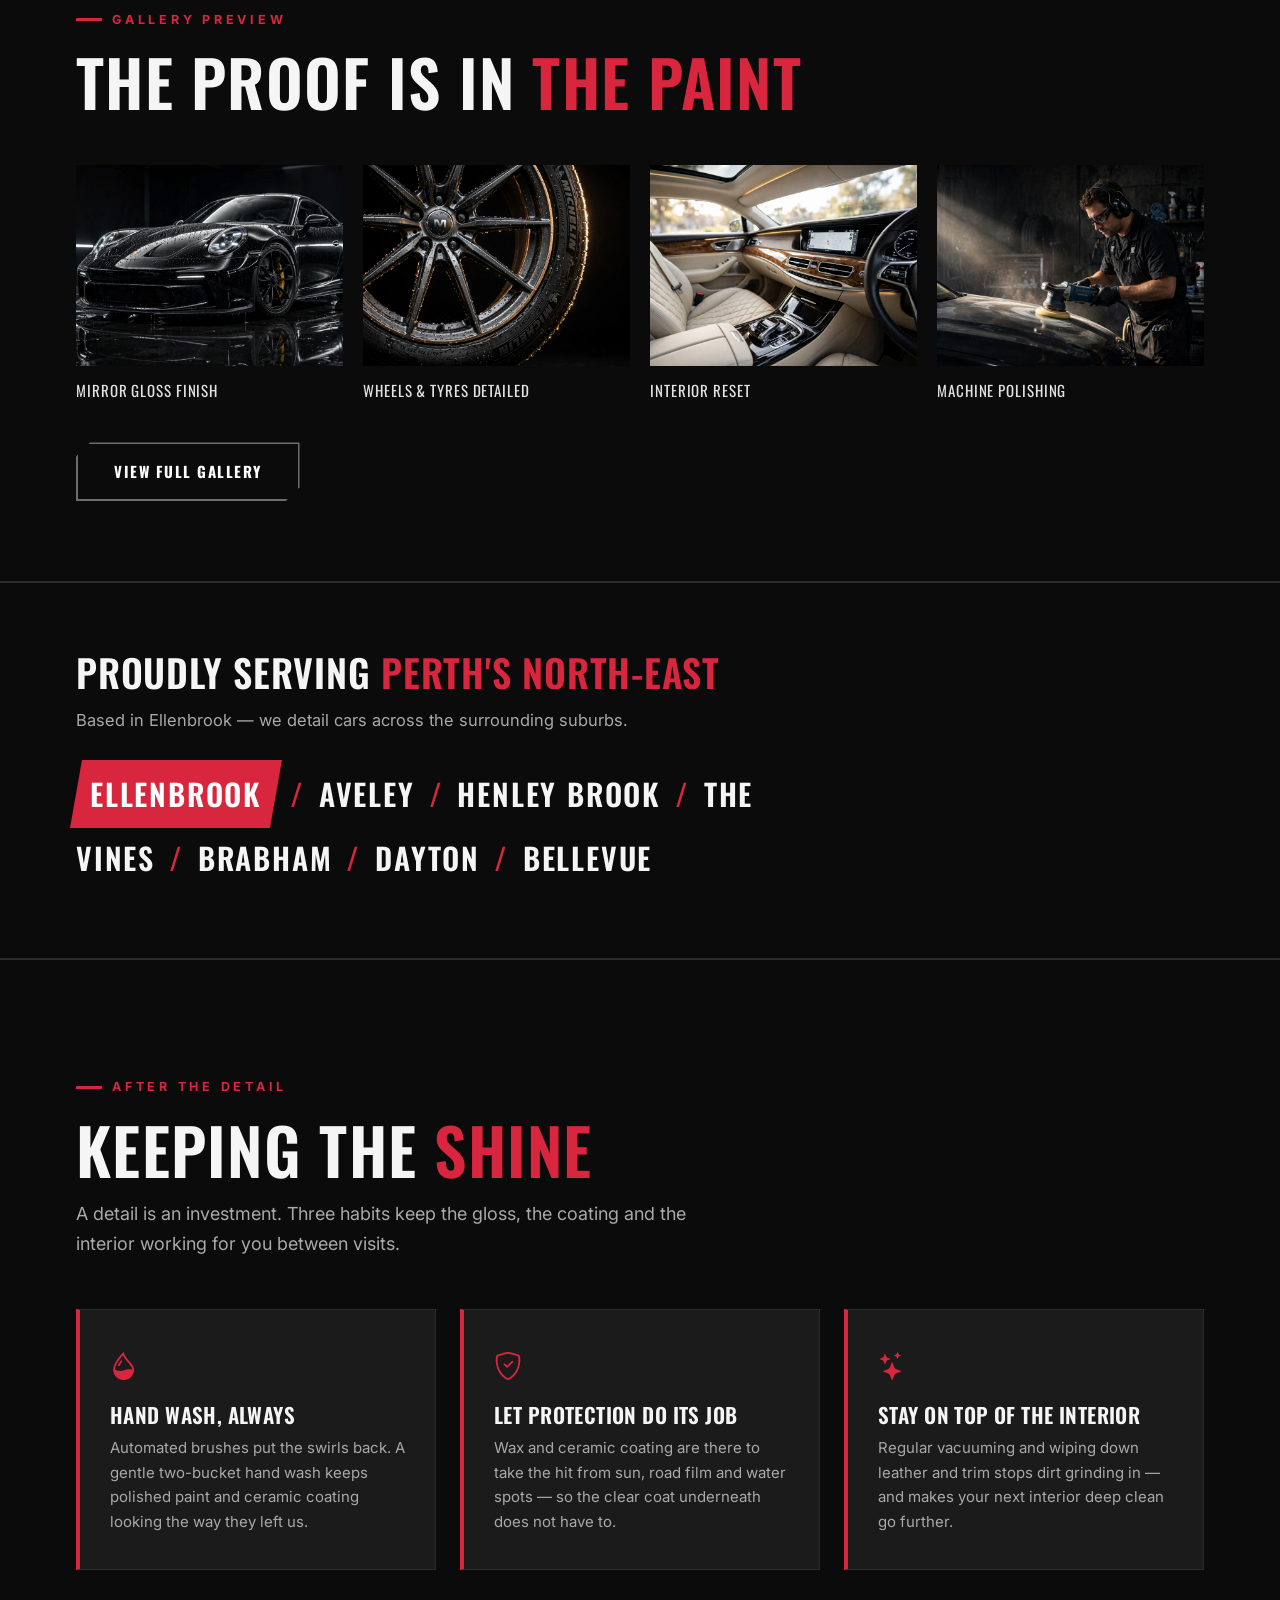
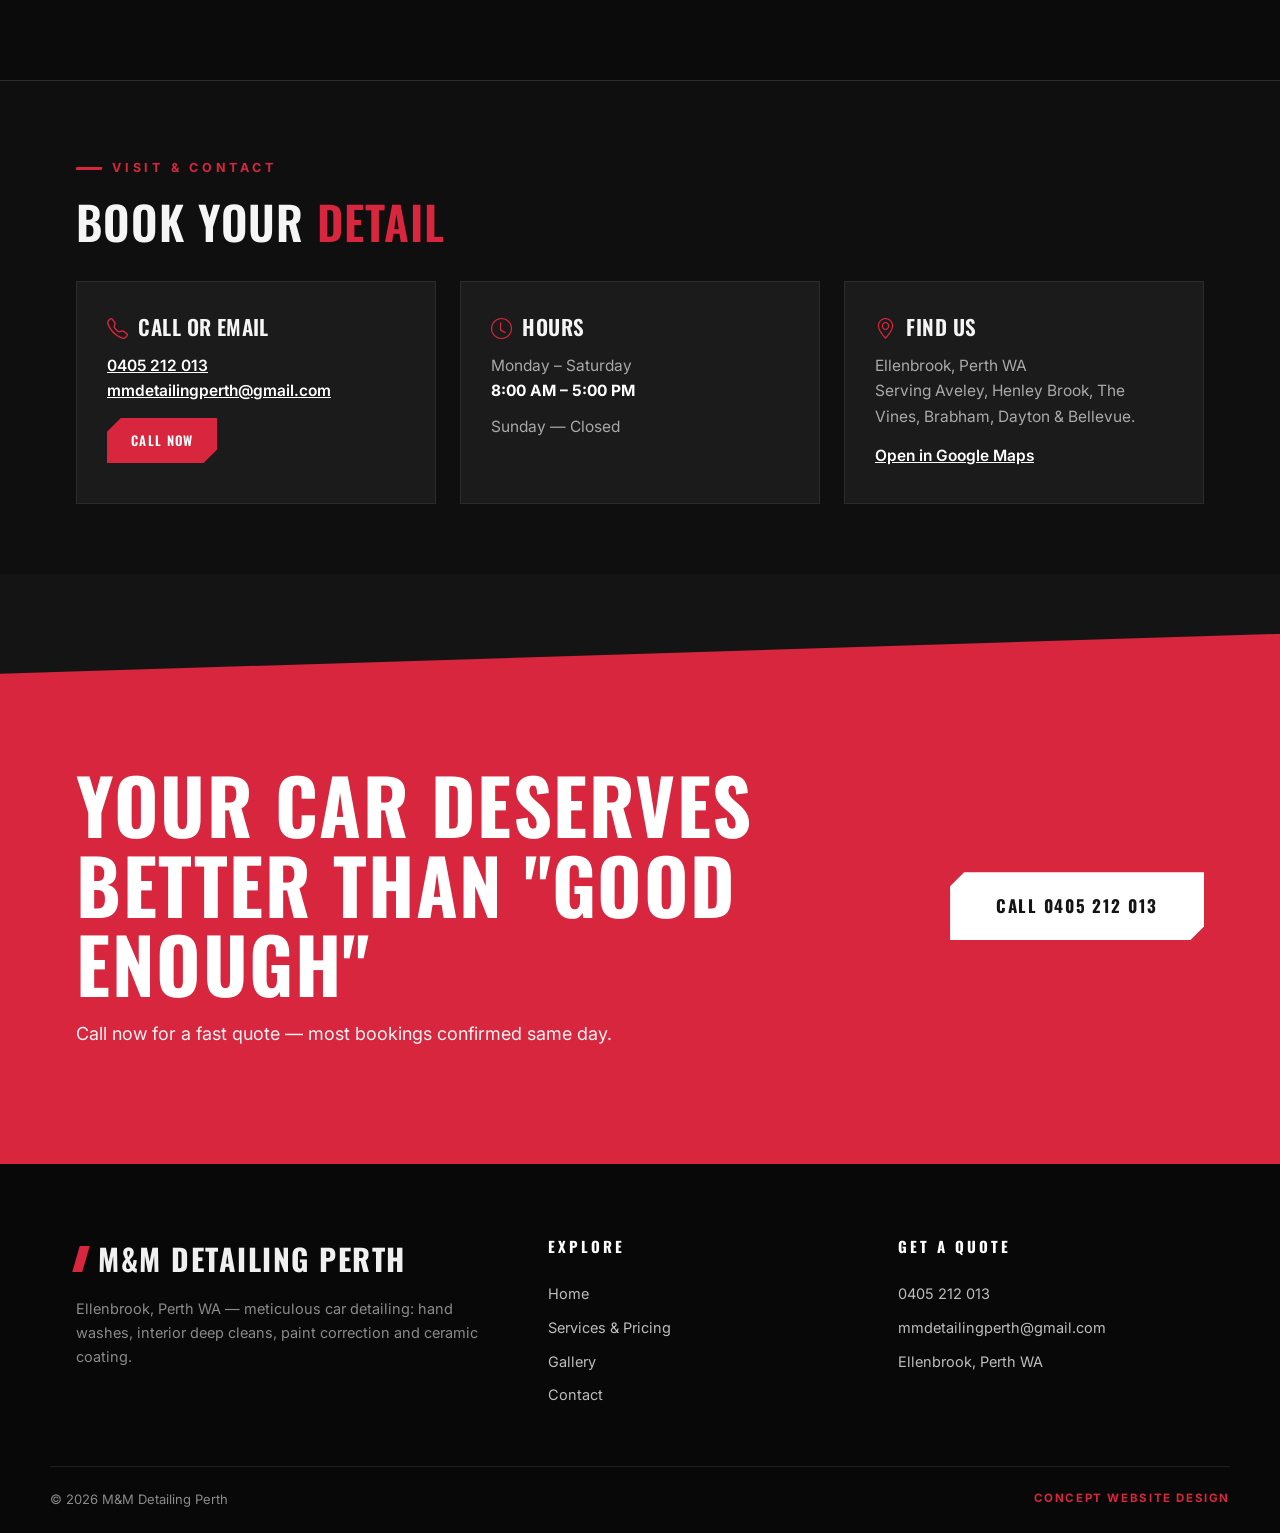
==== commit b7ff1ec2: "Demo website concept for M&M Detailing Perth (Ellenbrook, WA)" ====
--- a/index.html
+++ b/index.html
@@ -94,6 +94,22 @@
   </div>
 </section>
 
+<section class="sec process-sec">
+  <div class="wrap">
+    <div class="rows-head" style="margin:0 0 50px;padding:0">
+      <span class="kicker">The Detail Process</span>
+      <h2>How every car <span class="accent">gets detailed</span></h2>
+      <p>Four stages, in order, on every full detail — no stage skipped, no stage rushed.</p>
+    </div>
+    <div class="proc-grid">
+      <div class="proc"><div class="pnum">01</div><i class="bi bi-search"></i><h3>Assess</h3><p>We walk the car with you — paint condition, swirls, stains, problem areas — and agree the right level of clean before any work starts.</p></div>
+      <div class="proc"><div class="pnum">02</div><i class="bi bi-droplet-half"></i><h3>Wash &amp; Decontaminate</h3><p>Two-bucket hand wash and hand dry, wheels and tyres detailed, and the paint decontaminated so polishing works on a truly clean surface.</p></div>
+      <div class="proc"><div class="pnum">03</div><i class="bi bi-stars"></i><h3>Correct &amp; Deep Clean</h3><p>Machine polishing lifts swirls and haze back to gloss while the interior gets steam cleaning, stain extraction and leather care.</p></div>
+      <div class="proc"><div class="pnum">04</div><i class="bi bi-shield-check"></i><h3>Protect &amp; Finish</h3><p>Spray wax or ceramic coating locks in the gloss, trim is dressed, glass is finished — then every panel is checked against the M&amp;M standard.</p></div>
+    </div>
+  </div>
+</section>
+
 <section class="standard">
   <div class="wrap">
     <div>
@@ -112,12 +128,56 @@
   </div>
 </section>
 
+<section class="sec" style="background:#0B0B0B;border-top:1px solid var(--line);border-bottom:1px solid var(--line);padding-top:80px;padding-bottom:80px">
+  <div class="wrap">
+    <div class="rows-head" style="margin:0 0 50px;padding:0">
+      <span class="kicker">Gallery Preview</span>
+      <h2>The proof is in <span class="accent">the paint</span></h2>
+    </div>
+    <div class="gprev">
+      <figure><img src="images/hero.webp" alt="Glossy black car after a detail by M&M Detailing Perth"><figcaption>Mirror gloss finish</figcaption></figure>
+      <figure><img src="images/wheel.webp" alt="Alloy wheel detailed by M&M Detailing Perth"><figcaption>Wheels &amp; tyres detailed</figcaption></figure>
+      <figure><img src="images/interior.webp" alt="Interior deep cleaned by M&M Detailing Perth"><figcaption>Interior reset</figcaption></figure>
+      <figure><img src="images/polishing.webp" alt="Machine polishing at M&M Detailing Perth"><figcaption>Machine polishing</figcaption></figure>
+    </div>
+    <div style="margin-top:40px"><a class="btn ghost" href="gallery.html">View Full Gallery</a></div>
+  </div>
+</section>
+
 <section class="area">
   <div class="wrap">
     <h2>Proudly serving <span class="accent">Perth's north-east</span></h2>
     <p>Based in Ellenbrook — we detail cars across the surrounding suburbs.</p>
     <div class="suburbs">
       <span class="hot"><span>Ellenbrook</span></span><span class="sep">/</span>Aveley<span class="sep">/</span>Henley Brook<span class="sep">/</span>The Vines<span class="sep">/</span>Brabham<span class="sep">/</span>Dayton<span class="sep">/</span>Bellevue
+    </div>
+  </div>
+</section>
+
+
+<section class="sec care-sec">
+  <div class="wrap">
+    <div class="rows-head" style="margin:0 0 50px;padding:0">
+      <span class="kicker">After the Detail</span>
+      <h2>Keeping the <span class="accent">shine</span></h2>
+      <p>A detail is an investment. Three habits keep the gloss, the coating and the interior working for you between visits.</p>
+    </div>
+    <div class="care-grid">
+      <div class="care-card"><i class="bi bi-droplet-half"></i><h3>Hand wash, always</h3><p>Automated brushes put the swirls back. A gentle two-bucket hand wash keeps polished paint and ceramic coating looking the way they left us.</p></div>
+      <div class="care-card"><i class="bi bi-shield-check"></i><h3>Let protection do its job</h3><p>Wax and ceramic coating are there to take the hit from sun, road film and water spots — so the clear coat underneath does not have to.</p></div>
+      <div class="care-card"><i class="bi bi-stars"></i><h3>Stay on top of the interior</h3><p>Regular vacuuming and wiping down leather and trim stops dirt grinding in — and makes your next interior deep clean go further.</p></div>
+    </div>
+  </div>
+</section>
+
+<section class="sec" style="background:var(--bg2);border-top:1px solid var(--line);padding-top:70px;padding-bottom:70px">
+  <div class="wrap">
+    <span class="kicker">Visit &amp; Contact</span>
+    <h2 style="font-size:clamp(30px,3.6vw,46px);margin-bottom:36px">Book your <span class="accent" style="color:var(--red)">detail</span></h2>
+    <div class="visit-grid">
+      <div class="visit-card"><h3><i class="bi bi-telephone"></i>Call or Email</h3><p><a href="tel:+61405212013">0405 212 013</a><br><a href="mailto:mmdetailingperth@gmail.com">mmdetailingperth@gmail.com</a></p><p style="margin-top:14px"><a class="btn small" href="tel:+61405212013">Call Now</a></p></div>
+      <div class="visit-card"><h3><i class="bi bi-clock"></i>Hours</h3><p>Monday – Saturday<br><strong style="color:#fff">8:00 AM – 5:00 PM</strong></p><p style="margin-top:10px">Sunday — Closed</p></div>
+      <div class="visit-card"><h3><i class="bi bi-geo-alt"></i>Find Us</h3><p>Ellenbrook, Perth WA<br>Serving Aveley, Henley Brook, The Vines, Brabham, Dayton &amp; Bellevue.</p><p style="margin-top:14px"><a href="https://www.google.com/maps/search/?api=1&query=M%26M+Detailing+Perth+Ellenbrook+WA" target="_blank" rel="noopener">Open in Google Maps</a></p></div>
     </div>
   </div>
 </section>
--- a/styles.css
+++ b/styles.css
@@ -304,3 +304,60 @@
   .concept{top:auto;bottom:14px;right:14px;z-index:60}
   .std-frame img{height:320px}
 }
+
+/* --- Enrichment: highlights / about / how-it-works / gallery preview / FAQ / visit --- */
+.highlights{background:#0B0B0B;border-bottom:1px solid var(--line);padding:44px 0}
+.hl-grid{display:grid;grid-template-columns:repeat(4,1fr);gap:26px}
+.hl-item{border-left:3px solid var(--red);padding-left:18px}
+.hl-item i{font-size:26px;color:var(--red);display:block;margin-bottom:10px}
+.hl-item h3{font-size:19px;margin-bottom:6px}
+.hl-item p{color:var(--muted);font-size:14.5px}
+@media(max-width:860px){.hl-grid{grid-template-columns:1fr 1fr}}
+@media(max-width:520px){.hl-grid{grid-template-columns:1fr}}
+.about-grid{display:grid;grid-template-columns:1fr 1.1fr;gap:60px;align-items:center}
+@media(max-width:900px){.about-grid{grid-template-columns:1fr}}
+.about-grid img{width:100%;height:auto;object-fit:cover}
+.about-grid h2{font-size:clamp(32px,4vw,52px);margin-bottom:16px}
+.about-grid h2 .accent{color:var(--red)}
+.about-grid p{color:var(--muted);font-size:17px;margin-bottom:14px}
+.steps3{display:grid;grid-template-columns:repeat(3,1fr);gap:24px}
+@media(max-width:860px){.steps3{grid-template-columns:1fr}}
+.stepc{background:var(--panel);border:1px solid var(--line);border-top:4px solid var(--red);padding:36px 30px}
+.stepc .snum{font-family:var(--font-display);font-size:44px;font-weight:700;color:#2C2C2C;line-height:1;margin-bottom:12px}
+.stepc h3{font-size:22px;margin-bottom:10px}
+.stepc p{color:var(--muted);font-size:15px}
+.gprev{display:grid;grid-template-columns:repeat(4,1fr);gap:20px}
+@media(max-width:860px){.gprev{grid-template-columns:1fr 1fr}}
+.gprev figure{margin:0;position:relative}
+.gprev img{width:100%;height:auto;aspect-ratio:4/3;object-fit:cover}
+.gprev figcaption{font-family:var(--font-display);font-size:15px;letter-spacing:.06em;text-transform:uppercase;margin-top:12px;color:#E2E2E2}
+.faq-list{max-width:820px}
+.faq-item{border-bottom:1px solid var(--line);padding:26px 0}
+.faq-item h3{font-size:21px;margin-bottom:8px;text-transform:none;letter-spacing:0;font-family:var(--font-body);font-weight:700}
+.faq-item p{color:var(--muted);font-size:15.5px}
+.visit-grid{display:grid;grid-template-columns:repeat(3,1fr);gap:24px}
+@media(max-width:860px){.visit-grid{grid-template-columns:1fr}}
+.visit-card{background:var(--panel);border:1px solid var(--line);padding:34px 30px}
+.visit-card h3{font-size:21px;margin-bottom:14px}
+.visit-card h3 i{color:var(--red);margin-right:10px}
+.visit-card p{color:var(--muted);font-size:15.5px}
+.visit-card a{color:#fff;font-weight:600}
+
+
+/* --- Diversification: detail process + care guide --- */
+.process-sec{background:var(--bg2);border-top:1px solid var(--line)}
+.proc-grid{display:grid;grid-template-columns:repeat(4,1fr);gap:24px}
+@media(max-width:960px){.proc-grid{grid-template-columns:1fr 1fr}}
+@media(max-width:560px){.proc-grid{grid-template-columns:1fr}}
+.proc{background:var(--panel);border:1px solid var(--line);border-top:4px solid var(--red);padding:34px 28px;position:relative}
+.proc .pnum{font-family:var(--font-display);font-size:40px;font-weight:700;color:#2C2C2C;line-height:1;margin-bottom:14px}
+.proc i{font-size:26px;color:var(--red);display:block;margin-bottom:12px}
+.proc h3{font-size:20px;margin-bottom:10px}
+.proc p{color:var(--muted);font-size:14.5px}
+.care-sec{background:#0B0B0B;border-top:1px solid var(--line)}
+.care-grid{display:grid;grid-template-columns:repeat(3,1fr);gap:24px}
+@media(max-width:860px){.care-grid{grid-template-columns:1fr}}
+.care-card{background:var(--panel);border:1px solid var(--line);border-left:4px solid var(--red);padding:34px 30px}
+.care-card i{font-size:28px;color:var(--red);display:block;margin-bottom:14px}
+.care-card h3{font-size:21px;margin-bottom:10px}
+.care-card p{color:var(--muted);font-size:15px}
